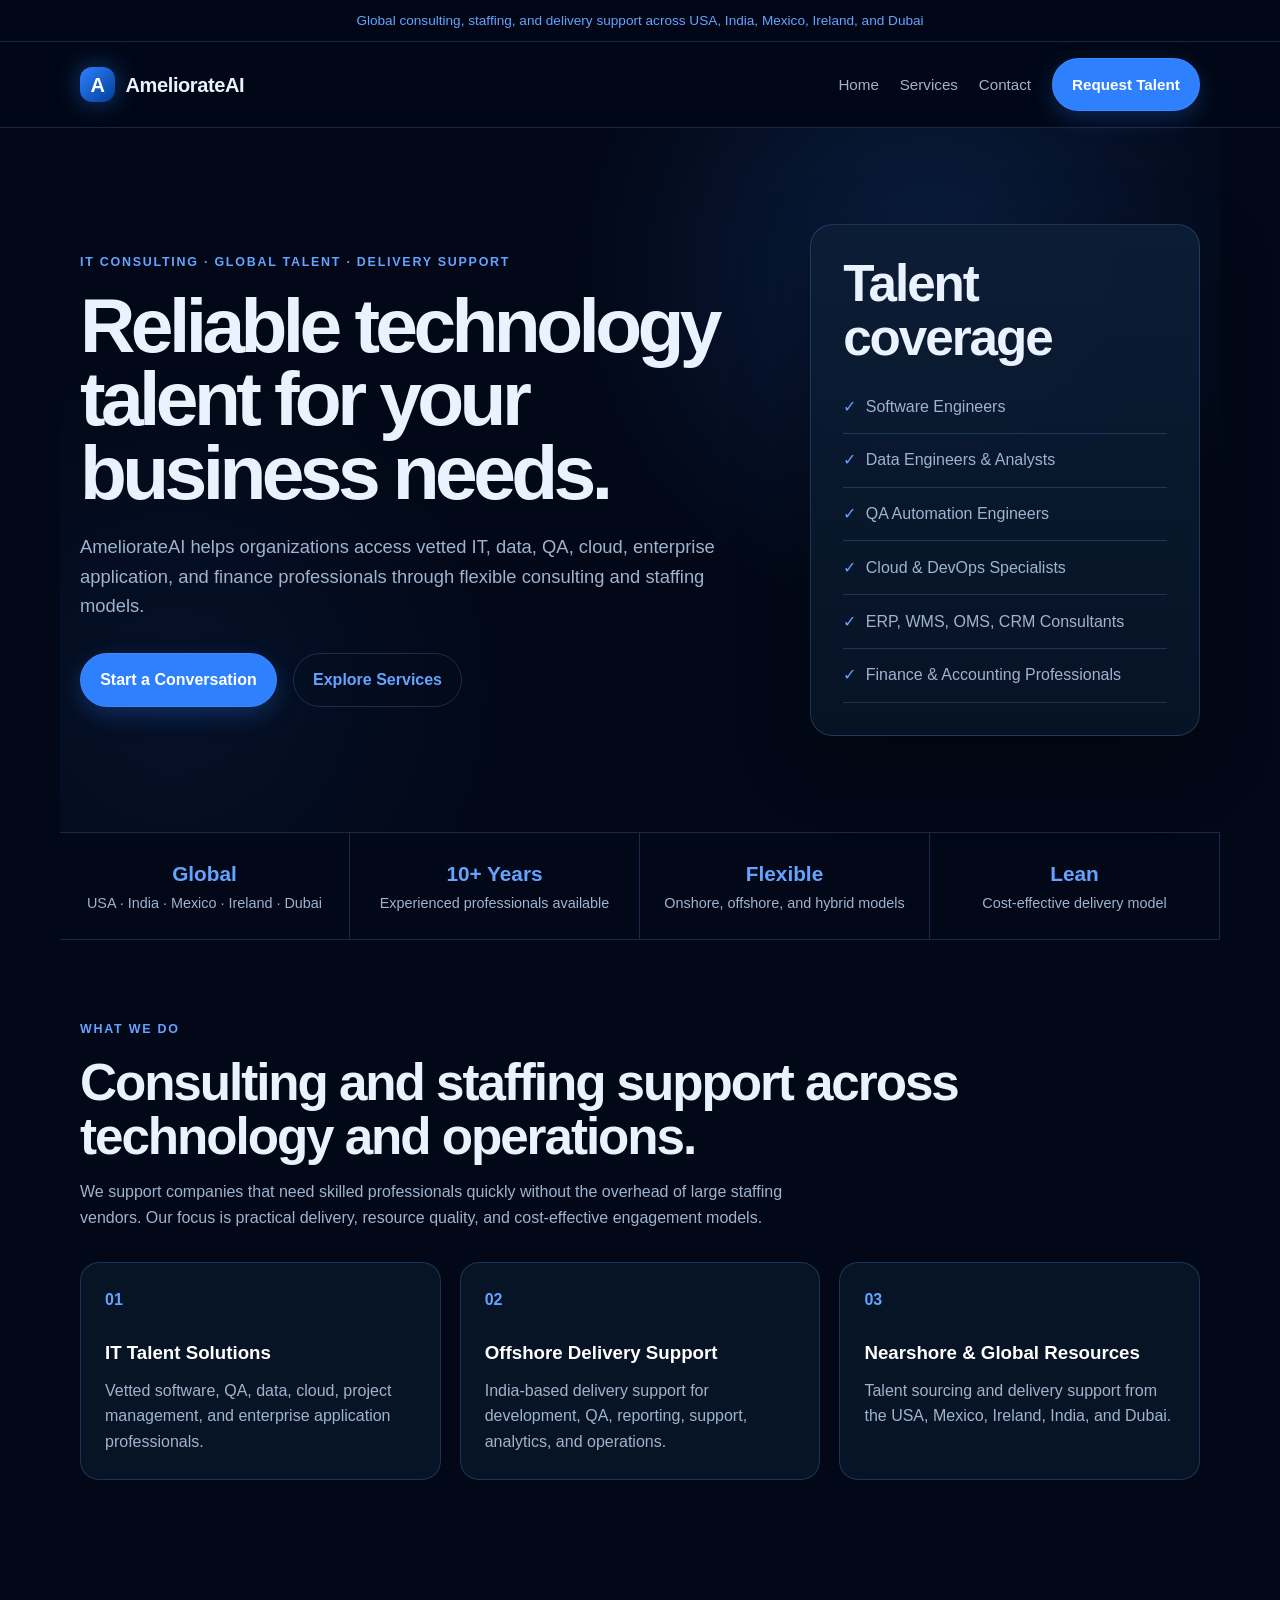
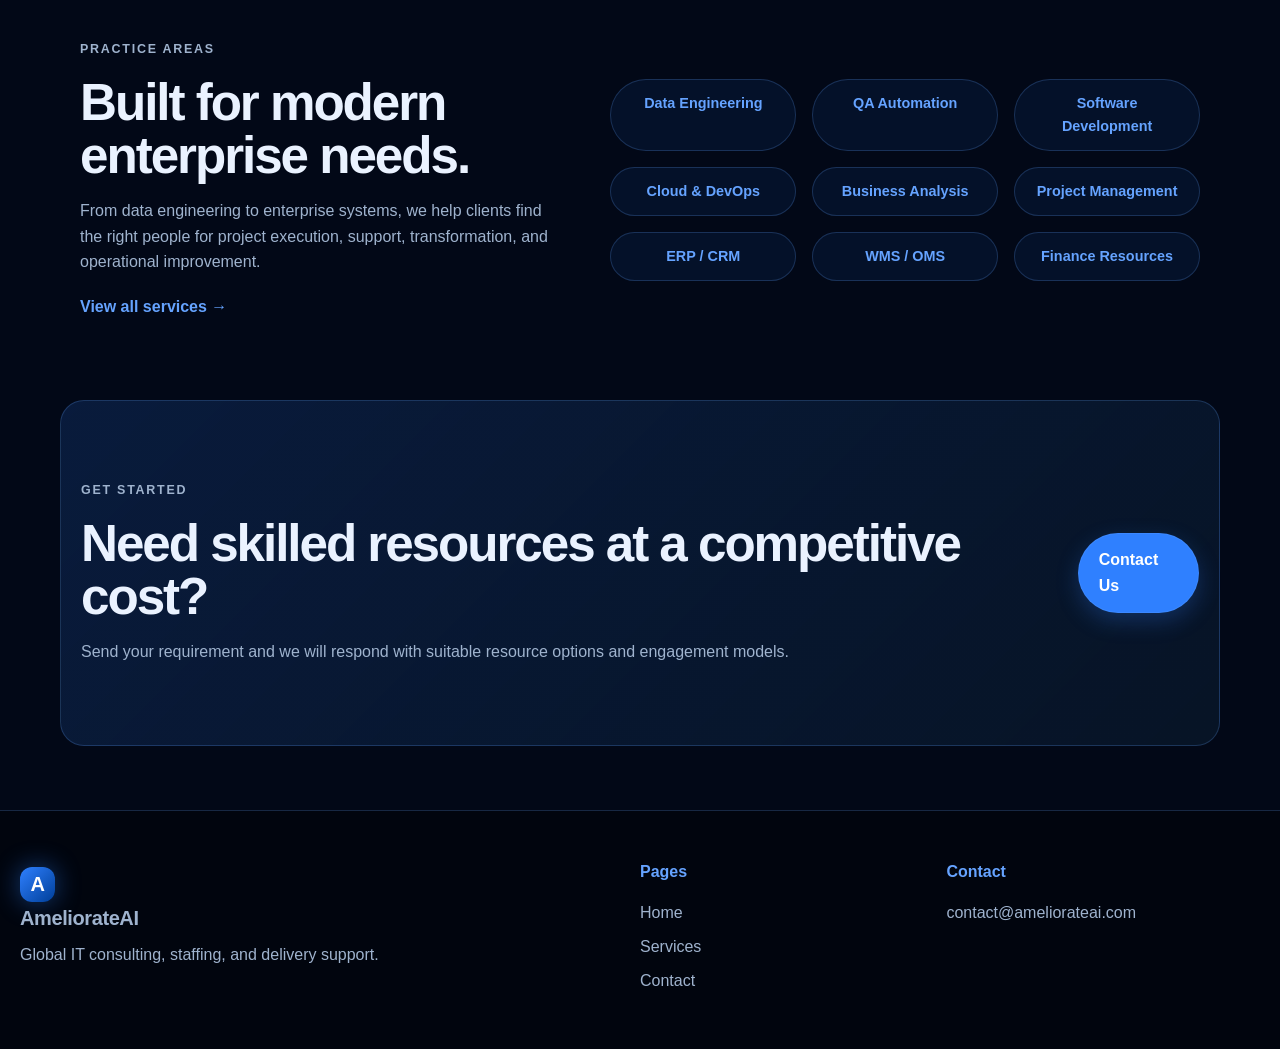
==== index.html @ b70a1fa7 "Add files via upload" ====
<!DOCTYPE html>
<html lang="en">
<head>
  <meta charset="UTF-8" />
  <meta name="viewport" content="width=device-width, initial-scale=1.0" />
  <meta name="description" content="AmeliorateAI is a global IT consulting and talent solutions firm providing vetted technology, data, QA, finance, and enterprise resources across the USA, India, Mexico, Ireland, and Dubai." />
  <title>AmeliorateAI | Global IT Consulting & Talent Solutions</title>
  <link rel="stylesheet" href="styles.css" />
</head>
<body>
  <header class="site-header">
    <div class="top-bar">Global consulting, staffing, and delivery support across USA, India, Mexico, Ireland, and Dubai</div>
    <nav class="navbar">
      <a class="logo" href="index.html">
        <span class="logo-mark">A</span>
        <span>AmeliorateAI</span>
      </a>
      <button class="menu-toggle" id="menuToggle" aria-label="Open menu">☰</button>
      <div class="nav-links" id="navLinks">
        <a href="index.html">Home</a>
        <a href="services.html">Services</a>
        <a href="contact.html">Contact</a>
        <a class="nav-button" href="contact.html">Request Talent</a>
      </div>
    </nav>
  </header>

  <main>
    <section class="hero">
      <div class="hero-content">
        <p class="eyebrow">IT Consulting · Global Talent · Delivery Support</p>
        <h1>Reliable technology talent for your business needs.</h1>
        <p class="hero-text">
          AmeliorateAI helps organizations access vetted IT, data, QA, cloud, enterprise application,
          and finance professionals through flexible consulting and staffing models.
        </p>
        <div class="hero-actions">
          <a class="primary-button" href="contact.html">Start a Conversation</a>
          <a class="secondary-button" href="services.html">Explore Services</a>
        </div>
      </div>
      <div class="hero-card">
        <h2>Talent coverage</h2>
        <ul>
          <li>Software Engineers</li>
          <li>Data Engineers & Analysts</li>
          <li>QA Automation Engineers</li>
          <li>Cloud & DevOps Specialists</li>
          <li>ERP, WMS, OMS, CRM Consultants</li>
          <li>Finance & Accounting Professionals</li>
        </ul>
      </div>
    </section>

    <section class="metrics">
      <div>
        <strong>Global</strong>
        <span>USA · India · Mexico · Ireland · Dubai</span>
      </div>
      <div>
        <strong>10+ Years</strong>
        <span>Experienced professionals available</span>
      </div>
      <div>
        <strong>Flexible</strong>
        <span>Onshore, offshore, and hybrid models</span>
      </div>
      <div>
        <strong>Lean</strong>
        <span>Cost-effective delivery model</span>
      </div>
    </section>

    <section class="section">
      <p class="section-label">What We Do</p>
      <h2>Consulting and staffing support across technology and operations.</h2>
      <p class="section-intro">
        We support companies that need skilled professionals quickly without the overhead of large staffing vendors.
        Our focus is practical delivery, resource quality, and cost-effective engagement models.
      </p>

      <div class="cards">
        <article class="card">
          <span class="card-icon">01</span>
          <h3>IT Talent Solutions</h3>
          <p>Vetted software, QA, data, cloud, project management, and enterprise application professionals.</p>
        </article>
        <article class="card">
          <span class="card-icon">02</span>
          <h3>Offshore Delivery Support</h3>
          <p>India-based delivery support for development, QA, reporting, support, analytics, and operations.</p>
        </article>
        <article class="card">
          <span class="card-icon">03</span>
          <h3>Nearshore & Global Resources</h3>
          <p>Talent sourcing and delivery support from the USA, Mexico, Ireland, India, and Dubai.</p>
        </article>
      </div>
    </section>

    <section class="split-section">
      <div>
        <p class="section-label">Practice Areas</p>
        <h2>Built for modern enterprise needs.</h2>
        <p>
          From data engineering to enterprise systems, we help clients find the right people for project execution,
          support, transformation, and operational improvement.
        </p>
        <a class="text-link" href="services.html">View all services →</a>
      </div>
      <div class="practice-grid">
        <span>Data Engineering</span>
        <span>QA Automation</span>
        <span>Software Development</span>
        <span>Cloud & DevOps</span>
        <span>Business Analysis</span>
        <span>Project Management</span>
        <span>ERP / CRM</span>
        <span>WMS / OMS</span>
        <span>Finance Resources</span>
      </div>
    </section>

    <section class="cta">
      <div>
        <p class="section-label">Get Started</p>
        <h2>Need skilled resources at a competitive cost?</h2>
        <p>Send your requirement and we will respond with suitable resource options and engagement models.</p>
      </div>
      <a class="primary-button" href="contact.html">Contact Us</a>
    </section>
  </main>

  <footer class="site-footer">
    <div>
      <a class="logo footer-logo" href="index.html">
        <span class="logo-mark">A</span>
        <span>AmeliorateAI</span>
      </a>
      <p>Global IT consulting, staffing, and delivery support.</p>
    </div>
    <div>
      <h4>Pages</h4>
      <a href="index.html">Home</a>
      <a href="services.html">Services</a>
      <a href="contact.html">Contact</a>
    </div>
    <div>
      <h4>Contact</h4>
      <a href="mailto:contact@ameliorateai.com">contact@ameliorateai.com</a>
    </div>
  </footer>

  <script src="script.js"></script>
</body>
</html>
---- styles.css ----
* {
  box-sizing: border-box;
  margin: 0;
  padding: 0;
}

:root {
  --bg: #020817;
  --panel: #071426;
  --panel-light: #0c1d35;
  --blue: #2f80ff;
  --blue-light: #65a3ff;
  --text: #eaf2ff;
  --muted: #9fb3ce;
  --border: rgba(101, 163, 255, 0.22);
  --white: #ffffff;
}

body {
  font-family: Arial, Helvetica, sans-serif;
  background: var(--bg);
  color: var(--text);
  line-height: 1.6;
}

a {
  color: inherit;
  text-decoration: none;
}

.site-header {
  position: sticky;
  top: 0;
  z-index: 20;
  background: rgba(2, 8, 23, 0.92);
  backdrop-filter: blur(12px);
  border-bottom: 1px solid var(--border);
}

.top-bar {
  text-align: center;
  font-size: 0.85rem;
  color: var(--blue-light);
  padding: 0.6rem;
  border-bottom: 1px solid var(--border);
}

.navbar {
  max-width: 1160px;
  margin: auto;
  padding: 1rem 1.25rem;
  display: flex;
  align-items: center;
  justify-content: space-between;
}

.logo {
  display: inline-flex;
  align-items: center;
  gap: 0.65rem;
  font-size: 1.25rem;
  font-weight: 800;
  letter-spacing: -0.02em;
}

.logo-mark {
  width: 2.2rem;
  height: 2.2rem;
  display: grid;
  place-items: center;
  border-radius: 0.75rem;
  background: linear-gradient(135deg, var(--blue), #003f99);
  color: var(--white);
  box-shadow: 0 0 26px rgba(47, 128, 255, 0.45);
}

.nav-links {
  display: flex;
  align-items: center;
  gap: 1.3rem;
  color: var(--muted);
  font-size: 0.95rem;
}

.nav-links a:hover {
  color: var(--blue-light);
}

.nav-button,
.primary-button,
.secondary-button {
  border-radius: 999px;
  padding: 0.85rem 1.2rem;
  font-weight: 700;
  display: inline-flex;
  align-items: center;
  justify-content: center;
  border: 1px solid var(--border);
  cursor: pointer;
}

.nav-button,
.primary-button {
  background: var(--blue);
  color: var(--white);
  box-shadow: 0 8px 22px rgba(47, 128, 255, 0.25);
}

.secondary-button {
  background: transparent;
  color: var(--blue-light);
}

.menu-toggle {
  display: none;
  background: transparent;
  color: var(--text);
  border: 1px solid var(--border);
  border-radius: 0.6rem;
  padding: 0.4rem 0.7rem;
  font-size: 1.35rem;
}

.hero {
  max-width: 1160px;
  margin: auto;
  min-height: 78vh;
  padding: 6rem 1.25rem;
  display: grid;
  grid-template-columns: minmax(0, 1.4fr) minmax(280px, 0.8fr);
  gap: 3rem;
  align-items: center;
  background:
    radial-gradient(circle at 75% 20%, rgba(47,128,255,0.18), transparent 34%),
    radial-gradient(circle at 10% 80%, rgba(47,128,255,0.08), transparent 28%);
}

.eyebrow,
.section-label {
  color: var(--blue-light);
  font-weight: 800;
  letter-spacing: 0.14em;
  text-transform: uppercase;
  font-size: 0.78rem;
  margin-bottom: 1rem;
}

h1 {
  font-size: clamp(2.6rem, 6vw, 5.4rem);
  line-height: 0.96;
  letter-spacing: -0.06em;
  max-width: 850px;
}

h2 {
  font-size: clamp(2rem, 4vw, 3.4rem);
  line-height: 1.04;
  letter-spacing: -0.04em;
  margin-bottom: 1rem;
}

h3 {
  color: var(--white);
  margin-bottom: 0.6rem;
}

.hero-text,
.section-intro,
.page-hero p,
.split-section p,
.cta p,
.service-item p,
.contact-card p {
  color: var(--muted);
  max-width: 760px;
}

.hero-text {
  font-size: 1.15rem;
  margin: 1.4rem 0 2rem;
}

.hero-actions {
  display: flex;
  gap: 1rem;
  flex-wrap: wrap;
}

.hero-card {
  background: linear-gradient(180deg, rgba(12,29,53,0.95), rgba(7,20,38,0.95));
  border: 1px solid var(--border);
  border-radius: 1.4rem;
  padding: 2rem;
  box-shadow: 0 24px 70px rgba(0,0,0,0.35);
}

.hero-card ul {
  list-style: none;
  margin-top: 1rem;
}

.hero-card li {
  padding: 0.85rem 0;
  color: var(--muted);
  border-bottom: 1px solid var(--border);
}

.hero-card li::before {
  content: "✓";
  color: var(--blue-light);
  margin-right: 0.6rem;
}

.metrics {
  border-top: 1px solid var(--border);
  border-bottom: 1px solid var(--border);
  display: grid;
  grid-template-columns: repeat(4, 1fr);
  max-width: 1160px;
  margin: auto;
}

.metrics div {
  padding: 1.5rem;
  text-align: center;
  border-right: 1px solid var(--border);
}

.metrics strong {
  display: block;
  color: var(--blue-light);
  font-size: 1.3rem;
}

.metrics span {
  color: var(--muted);
  font-size: 0.9rem;
}

.section,
.page-hero,
.split-section,
.cta,
.contact-section {
  max-width: 1160px;
  margin: auto;
  padding: 5rem 1.25rem;
}

.cards {
  margin-top: 2rem;
  display: grid;
  grid-template-columns: repeat(3, 1fr);
  gap: 1.2rem;
}

.card,
.service-item,
.contact-card,
.contact-form {
  background: var(--panel);
  border: 1px solid var(--border);
  border-radius: 1.2rem;
  padding: 1.5rem;
}

.card-icon {
  color: var(--blue-light);
  font-weight: 900;
  margin-bottom: 1.6rem;
  display: block;
}

.card p,
.site-footer p,
.small-note {
  color: var(--muted);
}

.split-section {
  display: grid;
  grid-template-columns: 0.9fr 1.1fr;
  gap: 3rem;
  align-items: center;
}

.practice-grid {
  display: grid;
  grid-template-columns: repeat(3, 1fr);
  gap: 1rem;
}

.practice-grid span,
.tags span {
  border: 1px solid var(--border);
  background: rgba(47, 128, 255, 0.08);
  color: var(--blue-light);
  border-radius: 999px;
  padding: 0.75rem 0.9rem;
  text-align: center;
  font-weight: 700;
  font-size: 0.9rem;
}

.text-link {
  display: inline-block;
  margin-top: 1.2rem;
  color: var(--blue-light);
  font-weight: 800;
}

.cta {
  background: linear-gradient(135deg, rgba(47,128,255,0.16), rgba(7,20,38,1));
  border: 1px solid var(--border);
  border-radius: 1.5rem;
  margin-bottom: 4rem;
  display: flex;
  justify-content: space-between;
  gap: 2rem;
  align-items: center;
}

.page-hero {
  text-align: left;
  border-bottom: 1px solid var(--border);
}

.page-hero h1 {
  margin-bottom: 1.4rem;
}

.service-list {
  display: grid;
  gap: 1rem;
}

.service-item h2 {
  color: var(--blue-light);
  font-size: 1.65rem;
  margin-bottom: 0.75rem;
}

.tags {
  display: flex;
  flex-wrap: wrap;
  gap: 0.6rem;
  margin-top: 1rem;
}

.contact-section {
  display: grid;
  grid-template-columns: 0.8fr 1.2fr;
  gap: 1.5rem;
}

.contact-link {
  color: var(--blue-light);
  font-size: 1.1rem;
  font-weight: 800;
  display: inline-block;
  margin: 1rem 0;
}

.contact-form {
  display: grid;
  gap: 1rem;
}

label {
  display: grid;
  gap: 0.45rem;
  color: var(--blue-light);
  font-weight: 700;
}

input,
select,
textarea {
  width: 100%;
  border: 1px solid var(--border);
  background: #030b1a;
  color: var(--text);
  border-radius: 0.75rem;
  padding: 0.9rem;
  font: inherit;
}

textarea {
  resize: vertical;
}

.site-footer {
  border-top: 1px solid var(--border);
  background: #01050e;
  padding: 3rem 1.25rem;
  display: grid;
  grid-template-columns: 1.5fr 0.7fr 0.8fr;
  gap: 2rem;
}

.site-footer > div {
  max-width: 1160px;
}

.site-footer h4 {
  color: var(--blue-light);
  margin-bottom: 1rem;
}

.site-footer a {
  display: block;
  color: var(--muted);
  margin: 0.5rem 0;
}

.footer-logo {
  margin-bottom: 1rem;
}

@media (max-width: 820px) {
  .menu-toggle {
    display: block;
  }

  .nav-links {
    position: absolute;
    top: 100%;
    left: 0;
    right: 0;
    background: var(--panel);
    border-bottom: 1px solid var(--border);
    padding: 1rem;
    display: none;
    flex-direction: column;
    align-items: stretch;
  }

  .nav-links.active {
    display: flex;
  }

  .hero,
  .split-section,
  .contact-section,
  .site-footer {
    grid-template-columns: 1fr;
  }

  .metrics,
  .cards {
    grid-template-columns: 1fr;
  }

  .practice-grid {
    grid-template-columns: 1fr 1fr;
  }

  .cta {
    flex-direction: column;
    align-items: flex-start;
  }

  .hero {
    padding-top: 4rem;
  }
}

@media (max-width: 520px) {
  .practice-grid {
    grid-template-columns: 1fr;
  }

  .hero-actions {
    flex-direction: column;
  }

  .primary-button,
  .secondary-button {
    width: 100%;
  }
}
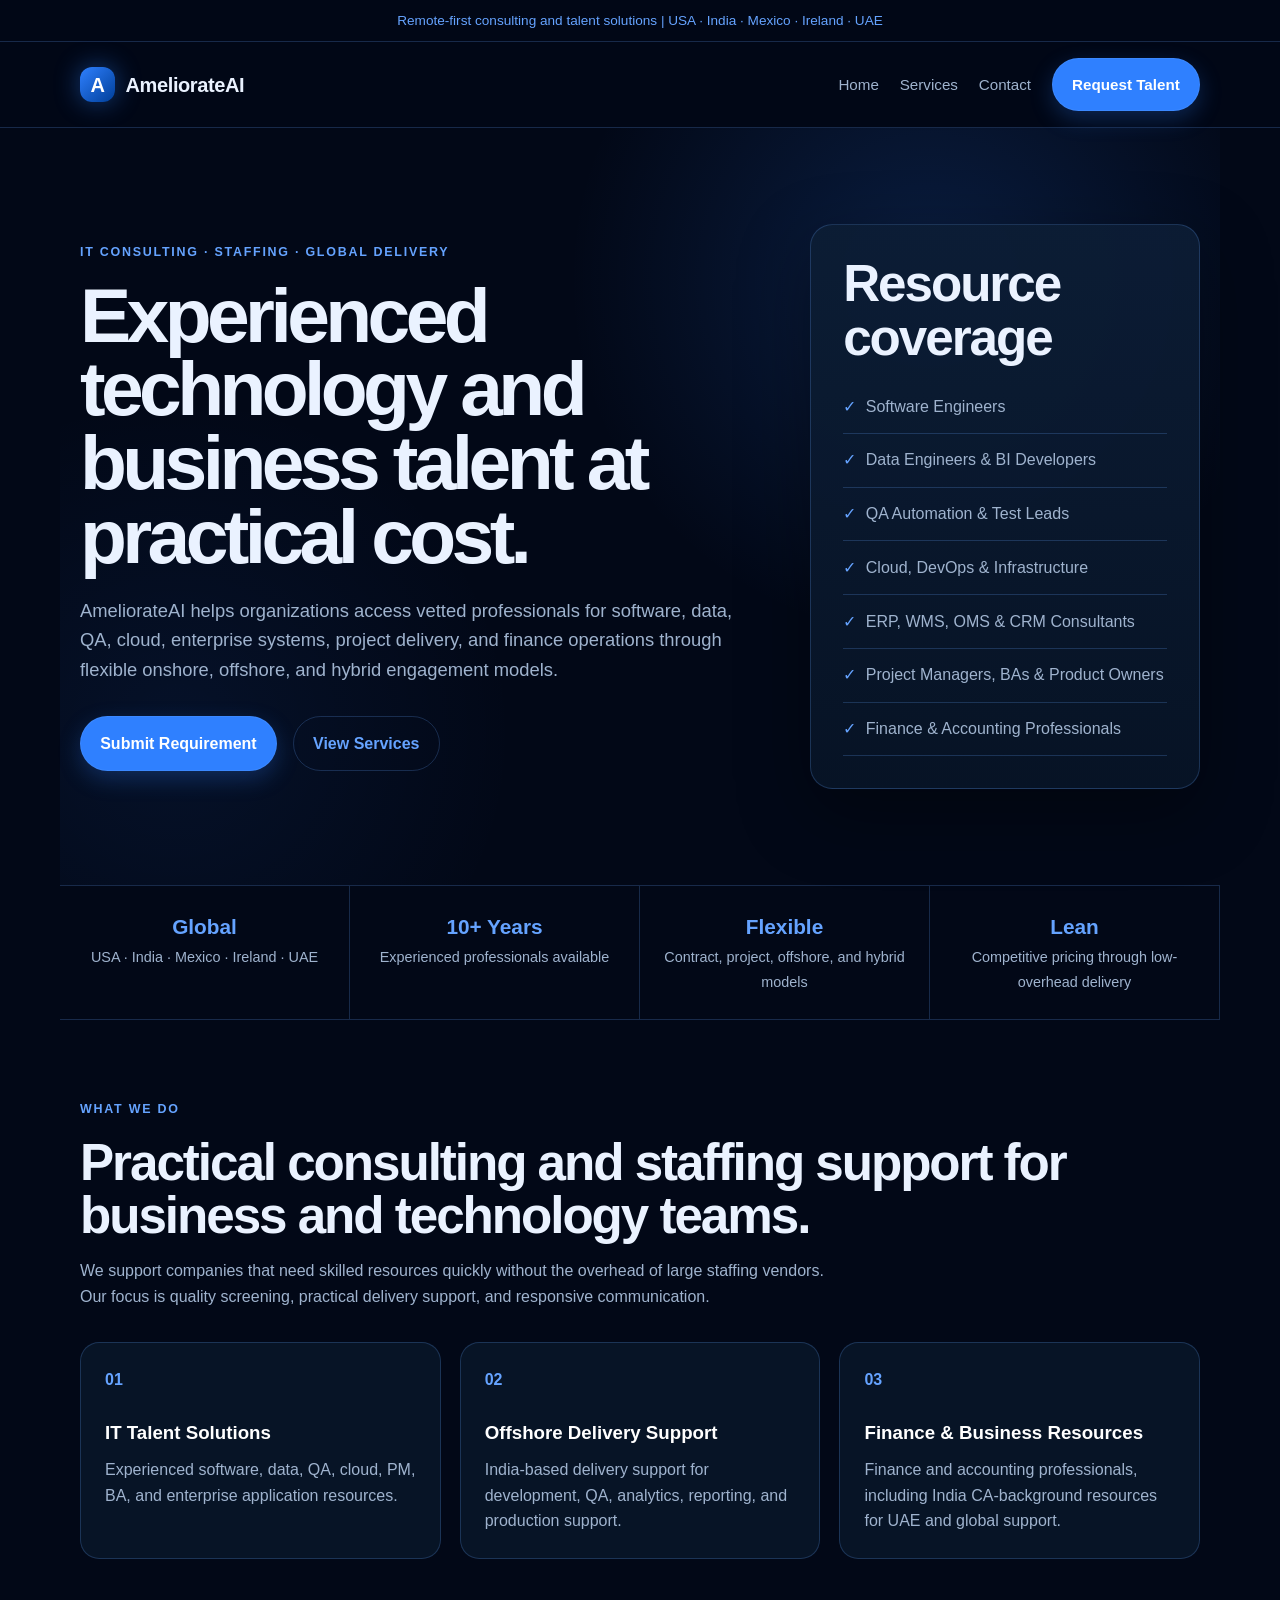
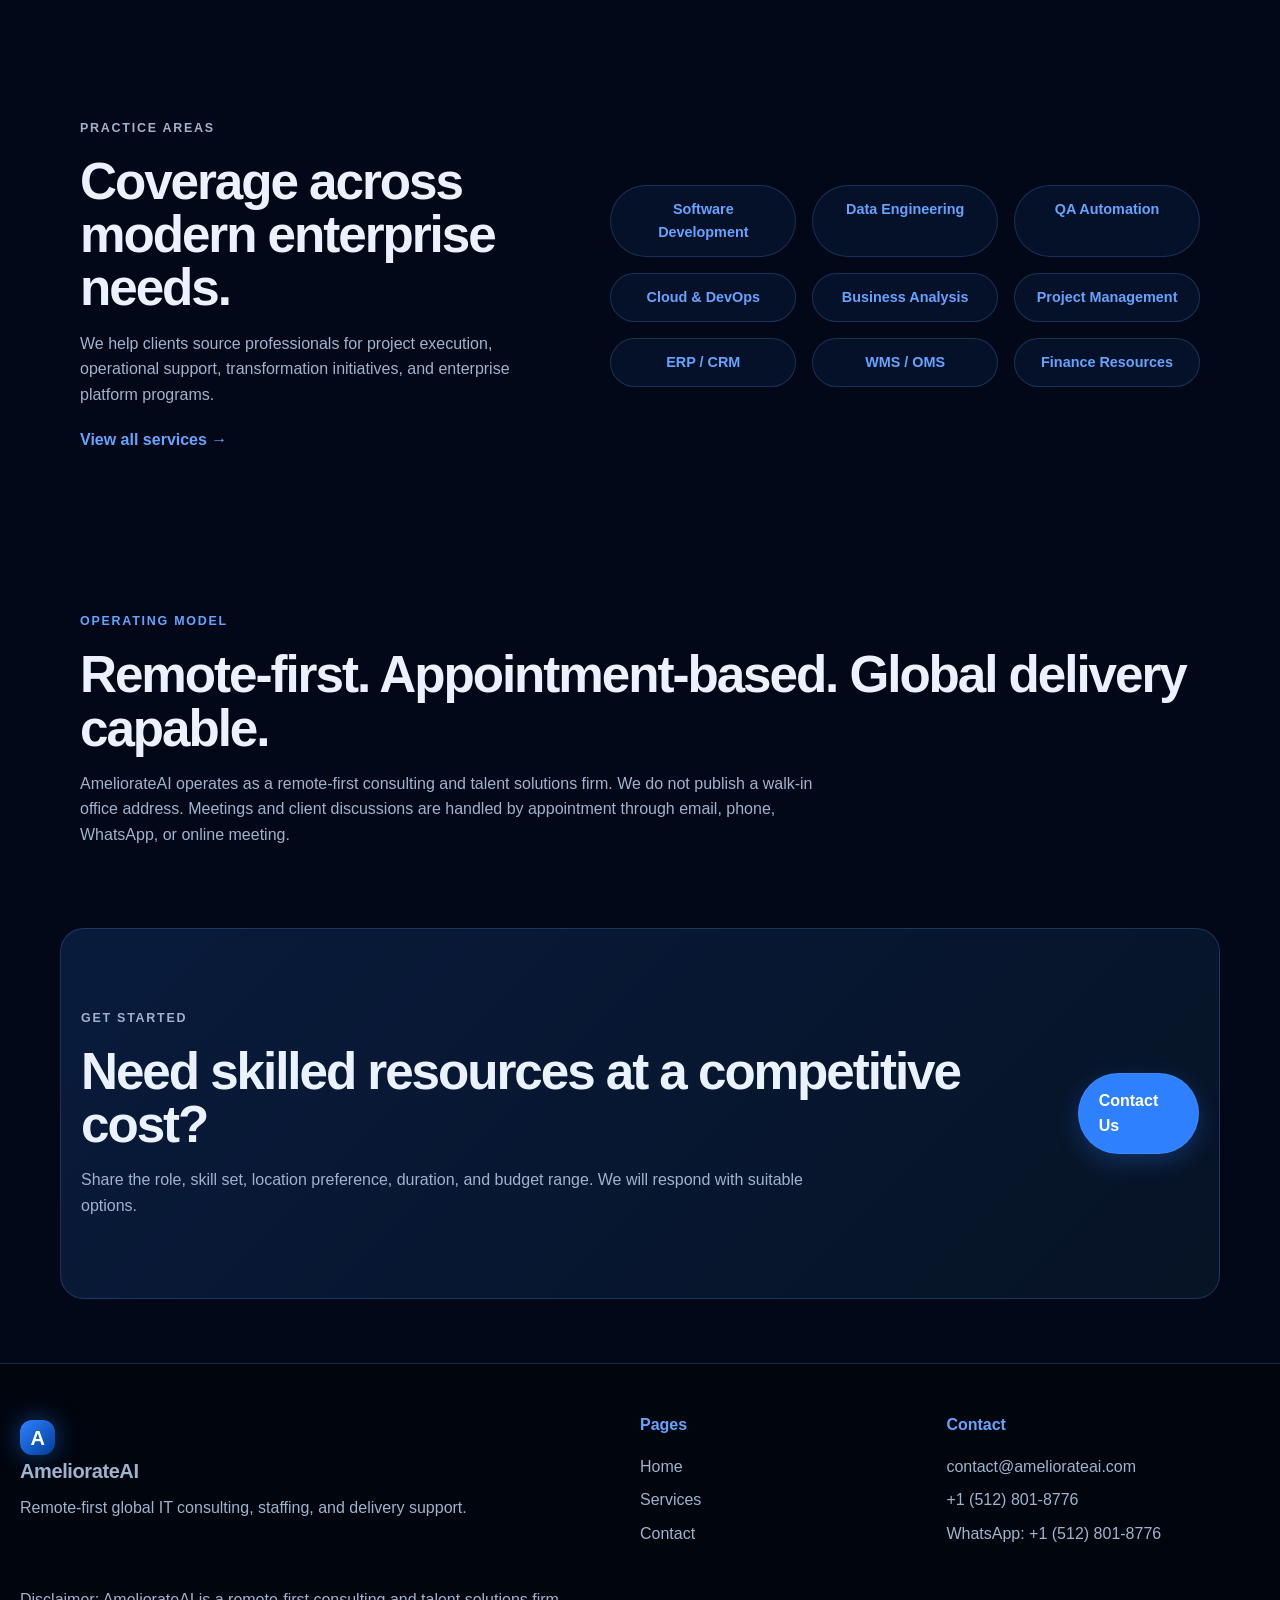
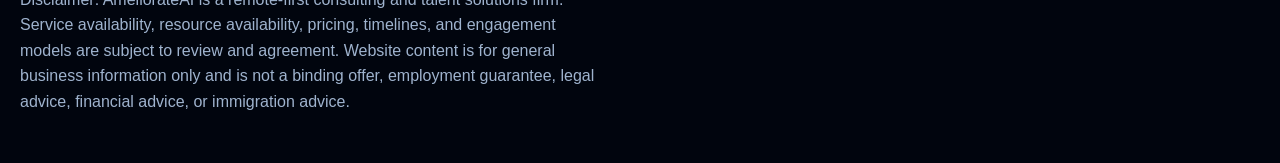
==== commit 8b8a57a5: "Update index.html" ====
--- a/index.html
+++ b/index.html
@@ -3,18 +3,15 @@
 <head>
   <meta charset="UTF-8" />
   <meta name="viewport" content="width=device-width, initial-scale=1.0" />
-  <meta name="description" content="AmeliorateAI is a global IT consulting and talent solutions firm providing vetted technology, data, QA, finance, and enterprise resources across the USA, India, Mexico, Ireland, and Dubai." />
+  <meta name="description" content="AmeliorateAI is a remote-first consulting and talent solutions firm providing IT, data, QA, cloud, enterprise application, project management, and finance resources across global delivery locations." />
   <title>AmeliorateAI | Global IT Consulting & Talent Solutions</title>
   <link rel="stylesheet" href="styles.css" />
 </head>
 <body>
   <header class="site-header">
-    <div class="top-bar">Global consulting, staffing, and delivery support across USA, India, Mexico, Ireland, and Dubai</div>
+    <div class="top-bar">Remote-first consulting and talent solutions | USA · India · Mexico · Ireland · UAE</div>
     <nav class="navbar">
-      <a class="logo" href="index.html">
-        <span class="logo-mark">A</span>
-        <span>AmeliorateAI</span>
-      </a>
+      <a class="logo" href="index.html"><span class="logo-mark">A</span><span>AmeliorateAI</span></a>
       <button class="menu-toggle" id="menuToggle" aria-label="Open menu">☰</button>
       <div class="nav-links" id="navLinks">
         <a href="index.html">Home</a>
@@ -28,129 +25,98 @@
   <main>
     <section class="hero">
       <div class="hero-content">
-        <p class="eyebrow">IT Consulting · Global Talent · Delivery Support</p>
-        <h1>Reliable technology talent for your business needs.</h1>
+        <p class="eyebrow">IT Consulting · Staffing · Global Delivery</p>
+        <h1>Experienced technology and business talent at practical cost.</h1>
         <p class="hero-text">
-          AmeliorateAI helps organizations access vetted IT, data, QA, cloud, enterprise application,
-          and finance professionals through flexible consulting and staffing models.
+          AmeliorateAI helps organizations access vetted professionals for software, data, QA,
+          cloud, enterprise systems, project delivery, and finance operations through flexible
+          onshore, offshore, and hybrid engagement models.
         </p>
         <div class="hero-actions">
-          <a class="primary-button" href="contact.html">Start a Conversation</a>
-          <a class="secondary-button" href="services.html">Explore Services</a>
+          <a class="primary-button" href="contact.html">Submit Requirement</a>
+          <a class="secondary-button" href="services.html">View Services</a>
         </div>
       </div>
-      <div class="hero-card">
-        <h2>Talent coverage</h2>
+
+      <aside class="hero-card">
+        <h2>Resource coverage</h2>
         <ul>
           <li>Software Engineers</li>
-          <li>Data Engineers & Analysts</li>
-          <li>QA Automation Engineers</li>
-          <li>Cloud & DevOps Specialists</li>
-          <li>ERP, WMS, OMS, CRM Consultants</li>
+          <li>Data Engineers & BI Developers</li>
+          <li>QA Automation & Test Leads</li>
+          <li>Cloud, DevOps & Infrastructure</li>
+          <li>ERP, WMS, OMS & CRM Consultants</li>
+          <li>Project Managers, BAs & Product Owners</li>
           <li>Finance & Accounting Professionals</li>
         </ul>
-      </div>
+      </aside>
     </section>
 
     <section class="metrics">
-      <div>
-        <strong>Global</strong>
-        <span>USA · India · Mexico · Ireland · Dubai</span>
-      </div>
-      <div>
-        <strong>10+ Years</strong>
-        <span>Experienced professionals available</span>
-      </div>
-      <div>
-        <strong>Flexible</strong>
-        <span>Onshore, offshore, and hybrid models</span>
-      </div>
-      <div>
-        <strong>Lean</strong>
-        <span>Cost-effective delivery model</span>
-      </div>
+      <div><strong>Global</strong><span>USA · India · Mexico · Ireland · UAE</span></div>
+      <div><strong>10+ Years</strong><span>Experienced professionals available</span></div>
+      <div><strong>Flexible</strong><span>Contract, project, offshore, and hybrid models</span></div>
+      <div><strong>Lean</strong><span>Competitive pricing through low-overhead delivery</span></div>
     </section>
 
     <section class="section">
       <p class="section-label">What We Do</p>
-      <h2>Consulting and staffing support across technology and operations.</h2>
+      <h2>Practical consulting and staffing support for business and technology teams.</h2>
       <p class="section-intro">
-        We support companies that need skilled professionals quickly without the overhead of large staffing vendors.
-        Our focus is practical delivery, resource quality, and cost-effective engagement models.
+        We support companies that need skilled resources quickly without the overhead of large staffing vendors.
+        Our focus is quality screening, practical delivery support, and responsive communication.
       </p>
 
       <div class="cards">
-        <article class="card">
-          <span class="card-icon">01</span>
-          <h3>IT Talent Solutions</h3>
-          <p>Vetted software, QA, data, cloud, project management, and enterprise application professionals.</p>
-        </article>
-        <article class="card">
-          <span class="card-icon">02</span>
-          <h3>Offshore Delivery Support</h3>
-          <p>India-based delivery support for development, QA, reporting, support, analytics, and operations.</p>
-        </article>
-        <article class="card">
-          <span class="card-icon">03</span>
-          <h3>Nearshore & Global Resources</h3>
-          <p>Talent sourcing and delivery support from the USA, Mexico, Ireland, India, and Dubai.</p>
-        </article>
+        <article class="card"><span class="card-icon">01</span><h3>IT Talent Solutions</h3><p>Experienced software, data, QA, cloud, PM, BA, and enterprise application resources.</p></article>
+        <article class="card"><span class="card-icon">02</span><h3>Offshore Delivery Support</h3><p>India-based delivery support for development, QA, analytics, reporting, and production support.</p></article>
+        <article class="card"><span class="card-icon">03</span><h3>Finance & Business Resources</h3><p>Finance and accounting professionals, including India CA-background resources for UAE and global support.</p></article>
       </div>
     </section>
 
     <section class="split-section">
       <div>
         <p class="section-label">Practice Areas</p>
-        <h2>Built for modern enterprise needs.</h2>
+        <h2>Coverage across modern enterprise needs.</h2>
         <p>
-          From data engineering to enterprise systems, we help clients find the right people for project execution,
-          support, transformation, and operational improvement.
+          We help clients source professionals for project execution, operational support,
+          transformation initiatives, and enterprise platform programs.
         </p>
         <a class="text-link" href="services.html">View all services →</a>
       </div>
       <div class="practice-grid">
-        <span>Data Engineering</span>
-        <span>QA Automation</span>
-        <span>Software Development</span>
-        <span>Cloud & DevOps</span>
-        <span>Business Analysis</span>
-        <span>Project Management</span>
-        <span>ERP / CRM</span>
-        <span>WMS / OMS</span>
-        <span>Finance Resources</span>
+        <span>Software Development</span><span>Data Engineering</span><span>QA Automation</span>
+        <span>Cloud & DevOps</span><span>Business Analysis</span><span>Project Management</span>
+        <span>ERP / CRM</span><span>WMS / OMS</span><span>Finance Resources</span>
       </div>
+    </section>
+
+    <section class="section compact-section">
+      <p class="section-label">Operating Model</p>
+      <h2>Remote-first. Appointment-based. Global delivery capable.</h2>
+      <p class="section-intro">
+        AmeliorateAI operates as a remote-first consulting and talent solutions firm. We do not publish a walk-in
+        office address. Meetings and client discussions are handled by appointment through email, phone, WhatsApp,
+        or online meeting.
+      </p>
     </section>
 
     <section class="cta">
       <div>
         <p class="section-label">Get Started</p>
         <h2>Need skilled resources at a competitive cost?</h2>
-        <p>Send your requirement and we will respond with suitable resource options and engagement models.</p>
+        <p>Share the role, skill set, location preference, duration, and budget range. We will respond with suitable options.</p>
       </div>
       <a class="primary-button" href="contact.html">Contact Us</a>
     </section>
   </main>
 
   <footer class="site-footer">
-    <div>
-      <a class="logo footer-logo" href="index.html">
-        <span class="logo-mark">A</span>
-        <span>AmeliorateAI</span>
-      </a>
-      <p>Global IT consulting, staffing, and delivery support.</p>
-    </div>
-    <div>
-      <h4>Pages</h4>
-      <a href="index.html">Home</a>
-      <a href="services.html">Services</a>
-      <a href="contact.html">Contact</a>
-    </div>
-    <div>
-      <h4>Contact</h4>
-      <a href="mailto:contact@ameliorateai.com">contact@ameliorateai.com</a>
-    </div>
+    <div><a class="logo footer-logo" href="index.html"><span class="logo-mark">A</span><span>AmeliorateAI</span></a><p>Remote-first global IT consulting, staffing, and delivery support.</p></div>
+    <div><h4>Pages</h4><a href="index.html">Home</a><a href="services.html">Services</a><a href="contact.html">Contact</a></div>
+    <div><h4>Contact</h4><a href="mailto:contact@ameliorateai.com">contact@ameliorateai.com</a><a href="tel:+15128018776">+1 (512) 801-8776</a><a href="https://wa.me/15128018776" target="_blank" rel="noopener">WhatsApp: +1 (512) 801-8776</a></div>
+    <div class="footer-disclaimer"><p>Disclaimer: AmeliorateAI is a remote-first consulting and talent solutions firm. Service availability, resource availability, pricing, timelines, and engagement models are subject to review and agreement. Website content is for general business information only and is not a binding offer, employment guarantee, legal advice, financial advice, or immigration advice.</p></div>
   </footer>
-
   <script src="script.js"></script>
 </body>
 </html>
